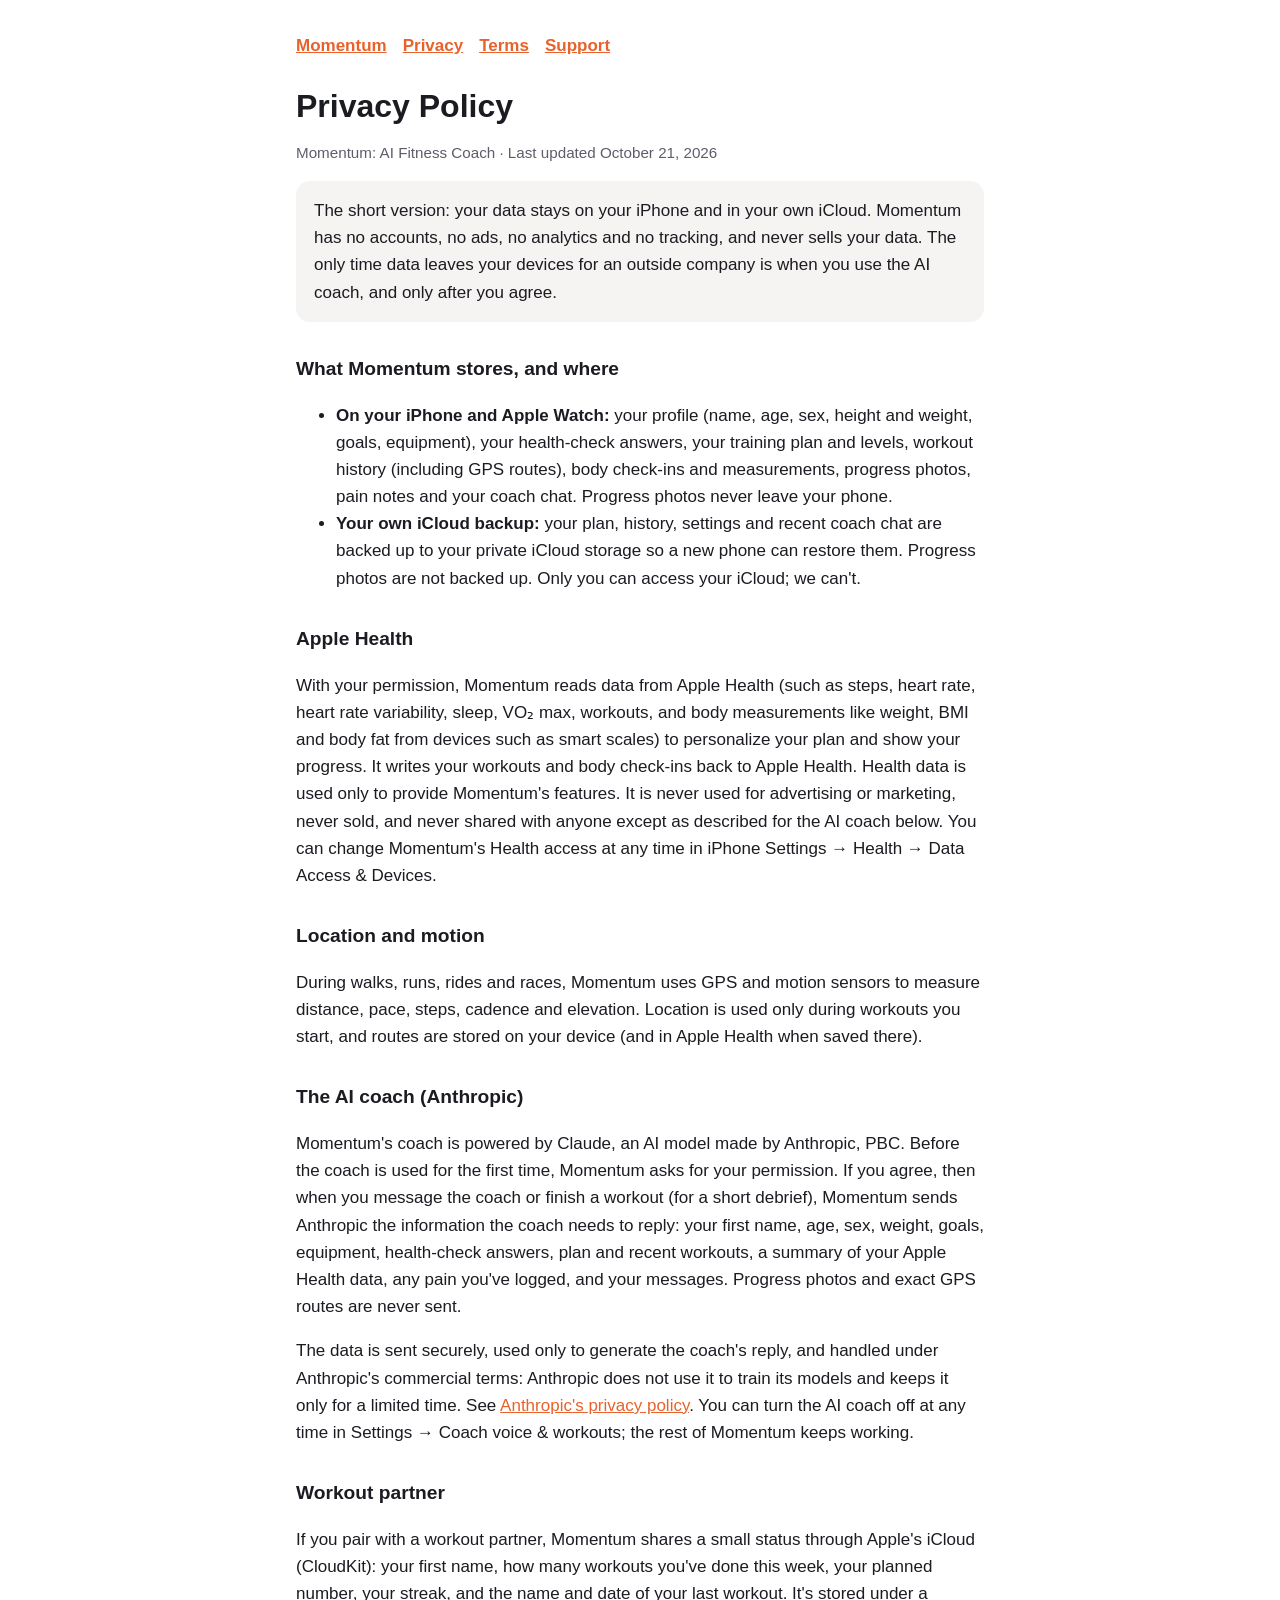
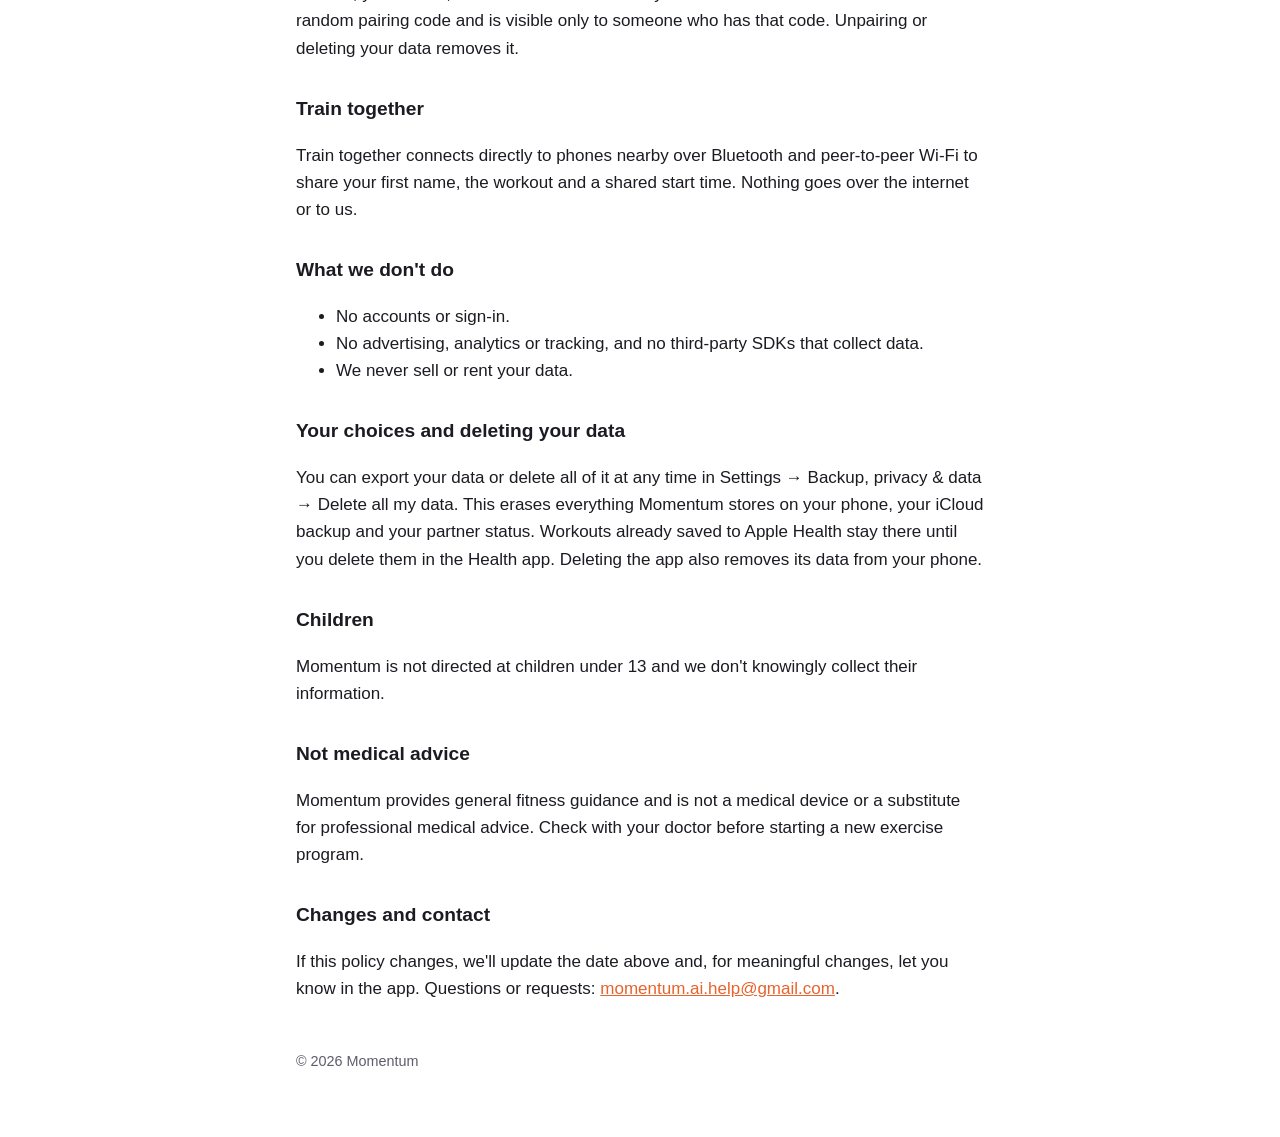
==== privacy.html @ 25821692 "Momentum website: privacy, terms, support" ====
<!doctype html><html lang="en"><head><meta charset="utf-8"><meta name="viewport" content="width=device-width, initial-scale=1"><link rel="stylesheet" href="style.css"><title>Momentum Privacy Policy</title></head><body><main><nav><a href="./">Momentum</a><a href="privacy">Privacy</a><a href="terms">Terms</a><a href="support">Support</a></nav>
<h1>Privacy Policy</h1>
<p class="muted">Momentum: AI Fitness Coach · Last updated October 21, 2026</p>
<div class="card">The short version: your data stays on your iPhone and in your own iCloud. Momentum has no accounts, no ads, no analytics and no tracking, and never sells your data. The only time data leaves your devices for an outside company is when you use the AI coach, and only after you agree.</div>

<h2>What Momentum stores, and where</h2>
<ul>
<li><b>On your iPhone and Apple Watch:</b> your profile (name, age, sex, height and weight, goals, equipment), your health-check answers, your training plan and levels, workout history (including GPS routes), body check-ins and measurements, progress photos, pain notes and your coach chat. Progress photos never leave your phone.</li>
<li><b>Your own iCloud backup:</b> your plan, history, settings and recent coach chat are backed up to your private iCloud storage so a new phone can restore them. Progress photos are not backed up. Only you can access your iCloud; we can't.</li>
</ul>

<h2>Apple Health</h2>
<p>With your permission, Momentum reads data from Apple Health (such as steps, heart rate, heart rate variability, sleep, VO₂ max, workouts, and body measurements like weight, BMI and body fat from devices such as smart scales) to personalize your plan and show your progress. It writes your workouts and body check-ins back to Apple Health. Health data is used only to provide Momentum's features. It is never used for advertising or marketing, never sold, and never shared with anyone except as described for the AI coach below. You can change Momentum's Health access at any time in iPhone Settings → Health → Data Access &amp; Devices.</p>

<h2>Location and motion</h2>
<p>During walks, runs, rides and races, Momentum uses GPS and motion sensors to measure distance, pace, steps, cadence and elevation. Location is used only during workouts you start, and routes are stored on your device (and in Apple Health when saved there).</p>

<h2>The AI coach (Anthropic)</h2>
<p>Momentum's coach is powered by Claude, an AI model made by Anthropic, PBC. Before the coach is used for the first time, Momentum asks for your permission. If you agree, then when you message the coach or finish a workout (for a short debrief), Momentum sends Anthropic the information the coach needs to reply: your first name, age, sex, weight, goals, equipment, health-check answers, plan and recent workouts, a summary of your Apple Health data, any pain you've logged, and your messages. Progress photos and exact GPS routes are never sent.</p>
<p>The data is sent securely, used only to generate the coach's reply, and handled under Anthropic's commercial terms: Anthropic does not use it to train its models and keeps it only for a limited time. See <a href="https://www.anthropic.com/legal/privacy">Anthropic's privacy policy</a>. You can turn the AI coach off at any time in Settings → Coach voice &amp; workouts; the rest of Momentum keeps working.</p>

<h2>Workout partner</h2>
<p>If you pair with a workout partner, Momentum shares a small status through Apple's iCloud (CloudKit): your first name, how many workouts you've done this week, your planned number, your streak, and the name and date of your last workout. It's stored under a random pairing code and is visible only to someone who has that code. Unpairing or deleting your data removes it.</p>

<h2>Train together</h2>
<p>Train together connects directly to phones nearby over Bluetooth and peer-to-peer Wi-Fi to share your first name, the workout and a shared start time. Nothing goes over the internet or to us.</p>

<h2>What we don't do</h2>
<ul><li>No accounts or sign-in.</li><li>No advertising, analytics or tracking, and no third-party SDKs that collect data.</li><li>We never sell or rent your data.</li></ul>

<h2>Your choices and deleting your data</h2>
<p>You can export your data or delete all of it at any time in Settings → Backup, privacy &amp; data → Delete all my data. This erases everything Momentum stores on your phone, your iCloud backup and your partner status. Workouts already saved to Apple Health stay there until you delete them in the Health app. Deleting the app also removes its data from your phone.</p>

<h2>Children</h2>
<p>Momentum is not directed at children under 13 and we don't knowingly collect their information.</p>

<h2>Not medical advice</h2>
<p>Momentum provides general fitness guidance and is not a medical device or a substitute for professional medical advice. Check with your doctor before starting a new exercise program.</p>

<h2>Changes and contact</h2>
<p>If this policy changes, we'll update the date above and, for meaningful changes, let you know in the app. Questions or requests: <a href="mailto:momentum.ai.help@gmail.com">momentum.ai.help@gmail.com</a>.</p>
<footer>© 2026 Momentum</footer></main></body></html>
---- style.css ----
:root { --bg:#ffffff; --fg:#1b1b22; --muted:#5d5d6b; --accent:#e8622c; --card:#f5f4f2; }
@media (prefers-color-scheme: dark) { :root { --bg:#121218; --fg:#f2f2f5; --muted:#a2a2b0; --accent:#ff8a4c; --card:#1d1d26; } }
* { box-sizing: border-box; }
body { margin:0; background:var(--bg); color:var(--fg); font:17px/1.6 -apple-system, BlinkMacSystemFont, "Segoe UI", Roboto, sans-serif; }
main { max-width: 720px; margin: 0 auto; padding: 32px 16px 64px; }
h1 { font-size: 2rem; line-height: 1.2; margin: 0 0 4px; }
h2 { font-size: 1.2rem; margin: 32px 0 8px; }
p, li { color: var(--fg); }
.muted { color: var(--muted); font-size: .95rem; }
a { color: var(--accent); }
nav { display:flex; gap:16px; flex-wrap:wrap; margin-bottom: 28px; font-weight:600; }
.card { background: var(--card); border-radius: 14px; padding: 16px 18px; margin: 16px 0; }
footer { margin-top: 48px; color: var(--muted); font-size: .9rem; }
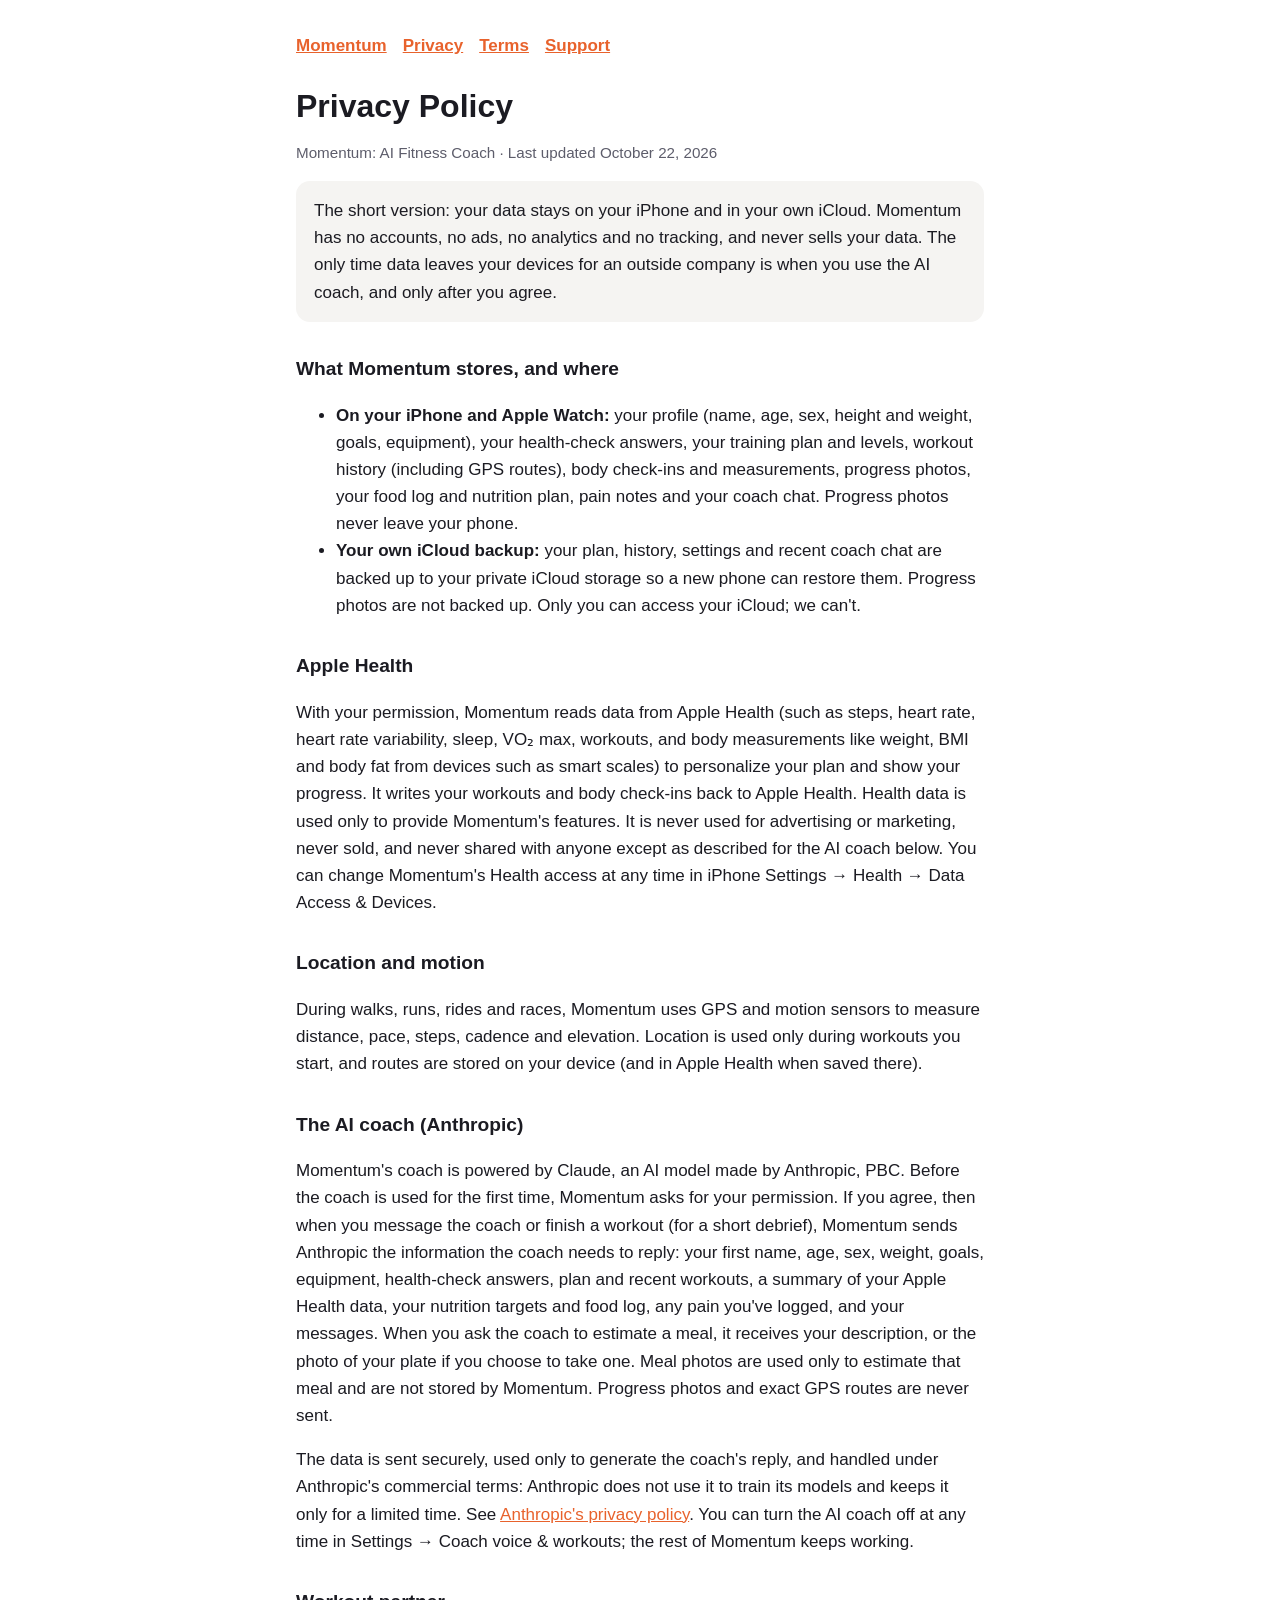
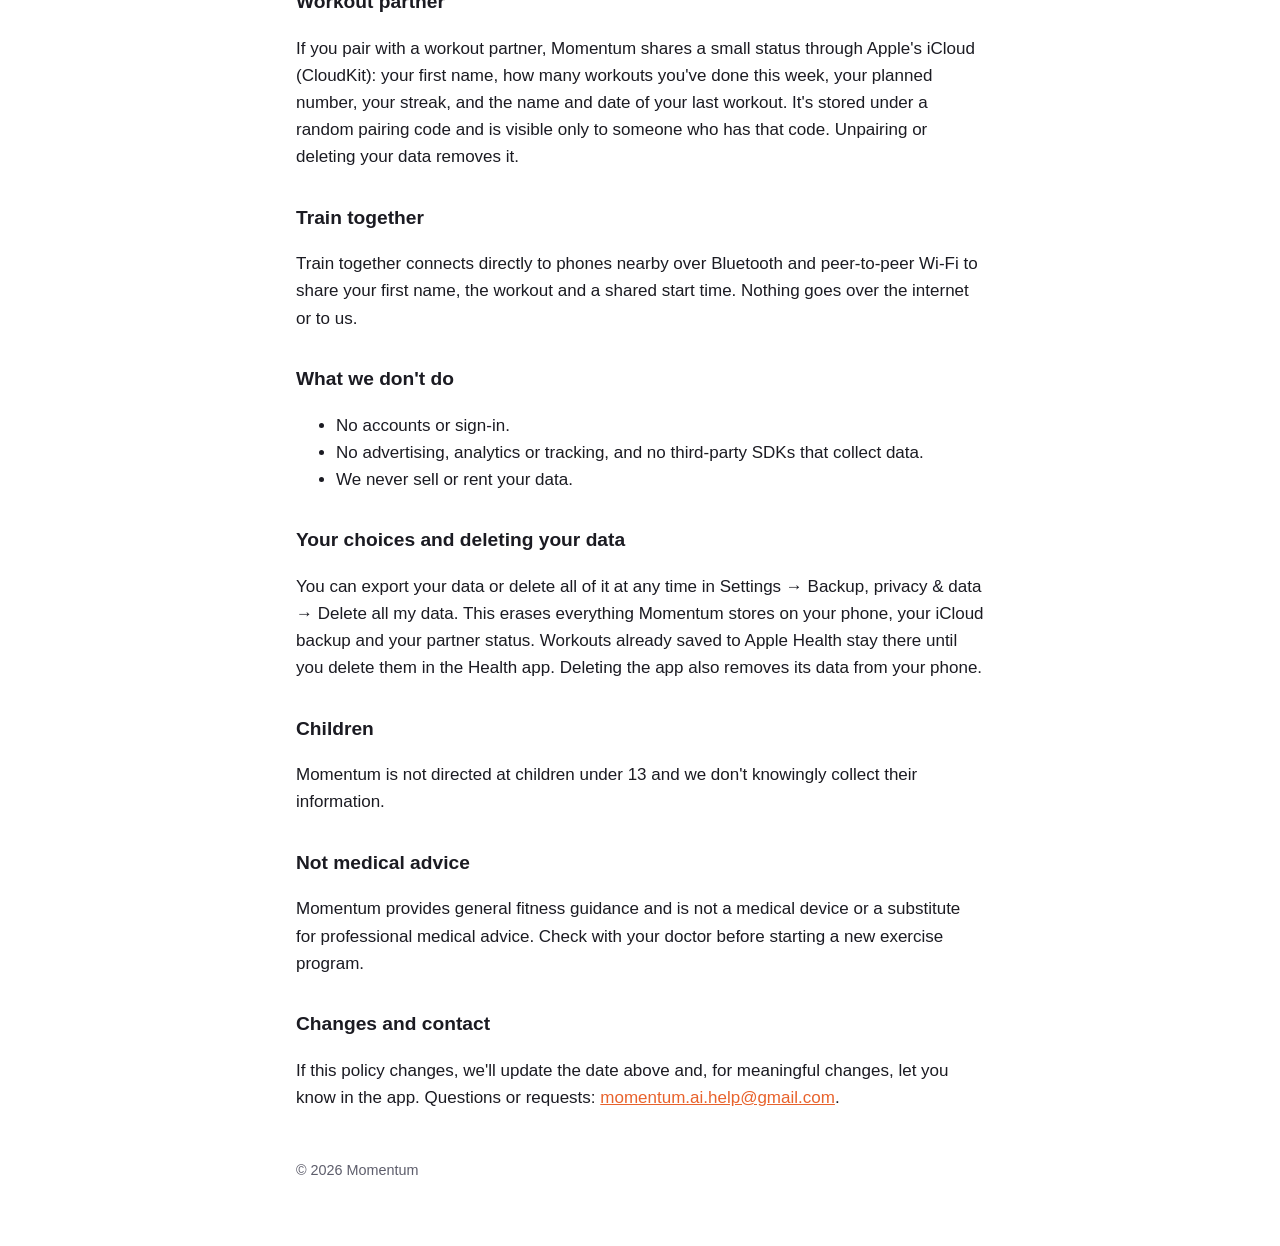
==== commit b610ec91: "Privacy: food log and meal photos sent to the coach" ====
--- a/privacy.html
+++ b/privacy.html
@@ -1,11 +1,11 @@
 <!doctype html><html lang="en"><head><meta charset="utf-8"><meta name="viewport" content="width=device-width, initial-scale=1"><link rel="stylesheet" href="style.css"><title>Momentum Privacy Policy</title></head><body><main><nav><a href="./">Momentum</a><a href="privacy">Privacy</a><a href="terms">Terms</a><a href="support">Support</a></nav>
 <h1>Privacy Policy</h1>
-<p class="muted">Momentum: AI Fitness Coach · Last updated October 21, 2026</p>
+<p class="muted">Momentum: AI Fitness Coach · Last updated October 22, 2026</p>
 <div class="card">The short version: your data stays on your iPhone and in your own iCloud. Momentum has no accounts, no ads, no analytics and no tracking, and never sells your data. The only time data leaves your devices for an outside company is when you use the AI coach, and only after you agree.</div>
 
 <h2>What Momentum stores, and where</h2>
 <ul>
-<li><b>On your iPhone and Apple Watch:</b> your profile (name, age, sex, height and weight, goals, equipment), your health-check answers, your training plan and levels, workout history (including GPS routes), body check-ins and measurements, progress photos, pain notes and your coach chat. Progress photos never leave your phone.</li>
+<li><b>On your iPhone and Apple Watch:</b> your profile (name, age, sex, height and weight, goals, equipment), your health-check answers, your training plan and levels, workout history (including GPS routes), body check-ins and measurements, progress photos, your food log and nutrition plan, pain notes and your coach chat. Progress photos never leave your phone.</li>
 <li><b>Your own iCloud backup:</b> your plan, history, settings and recent coach chat are backed up to your private iCloud storage so a new phone can restore them. Progress photos are not backed up. Only you can access your iCloud; we can't.</li>
 </ul>
 
@@ -16,7 +16,7 @@
 <p>During walks, runs, rides and races, Momentum uses GPS and motion sensors to measure distance, pace, steps, cadence and elevation. Location is used only during workouts you start, and routes are stored on your device (and in Apple Health when saved there).</p>
 
 <h2>The AI coach (Anthropic)</h2>
-<p>Momentum's coach is powered by Claude, an AI model made by Anthropic, PBC. Before the coach is used for the first time, Momentum asks for your permission. If you agree, then when you message the coach or finish a workout (for a short debrief), Momentum sends Anthropic the information the coach needs to reply: your first name, age, sex, weight, goals, equipment, health-check answers, plan and recent workouts, a summary of your Apple Health data, any pain you've logged, and your messages. Progress photos and exact GPS routes are never sent.</p>
+<p>Momentum's coach is powered by Claude, an AI model made by Anthropic, PBC. Before the coach is used for the first time, Momentum asks for your permission. If you agree, then when you message the coach or finish a workout (for a short debrief), Momentum sends Anthropic the information the coach needs to reply: your first name, age, sex, weight, goals, equipment, health-check answers, plan and recent workouts, a summary of your Apple Health data, your nutrition targets and food log, any pain you've logged, and your messages. When you ask the coach to estimate a meal, it receives your description, or the photo of your plate if you choose to take one. Meal photos are used only to estimate that meal and are not stored by Momentum. Progress photos and exact GPS routes are never sent.</p>
 <p>The data is sent securely, used only to generate the coach's reply, and handled under Anthropic's commercial terms: Anthropic does not use it to train its models and keeps it only for a limited time. See <a href="https://www.anthropic.com/legal/privacy">Anthropic's privacy policy</a>. You can turn the AI coach off at any time in Settings → Coach voice &amp; workouts; the rest of Momentum keeps working.</p>
 
 <h2>Workout partner</h2>
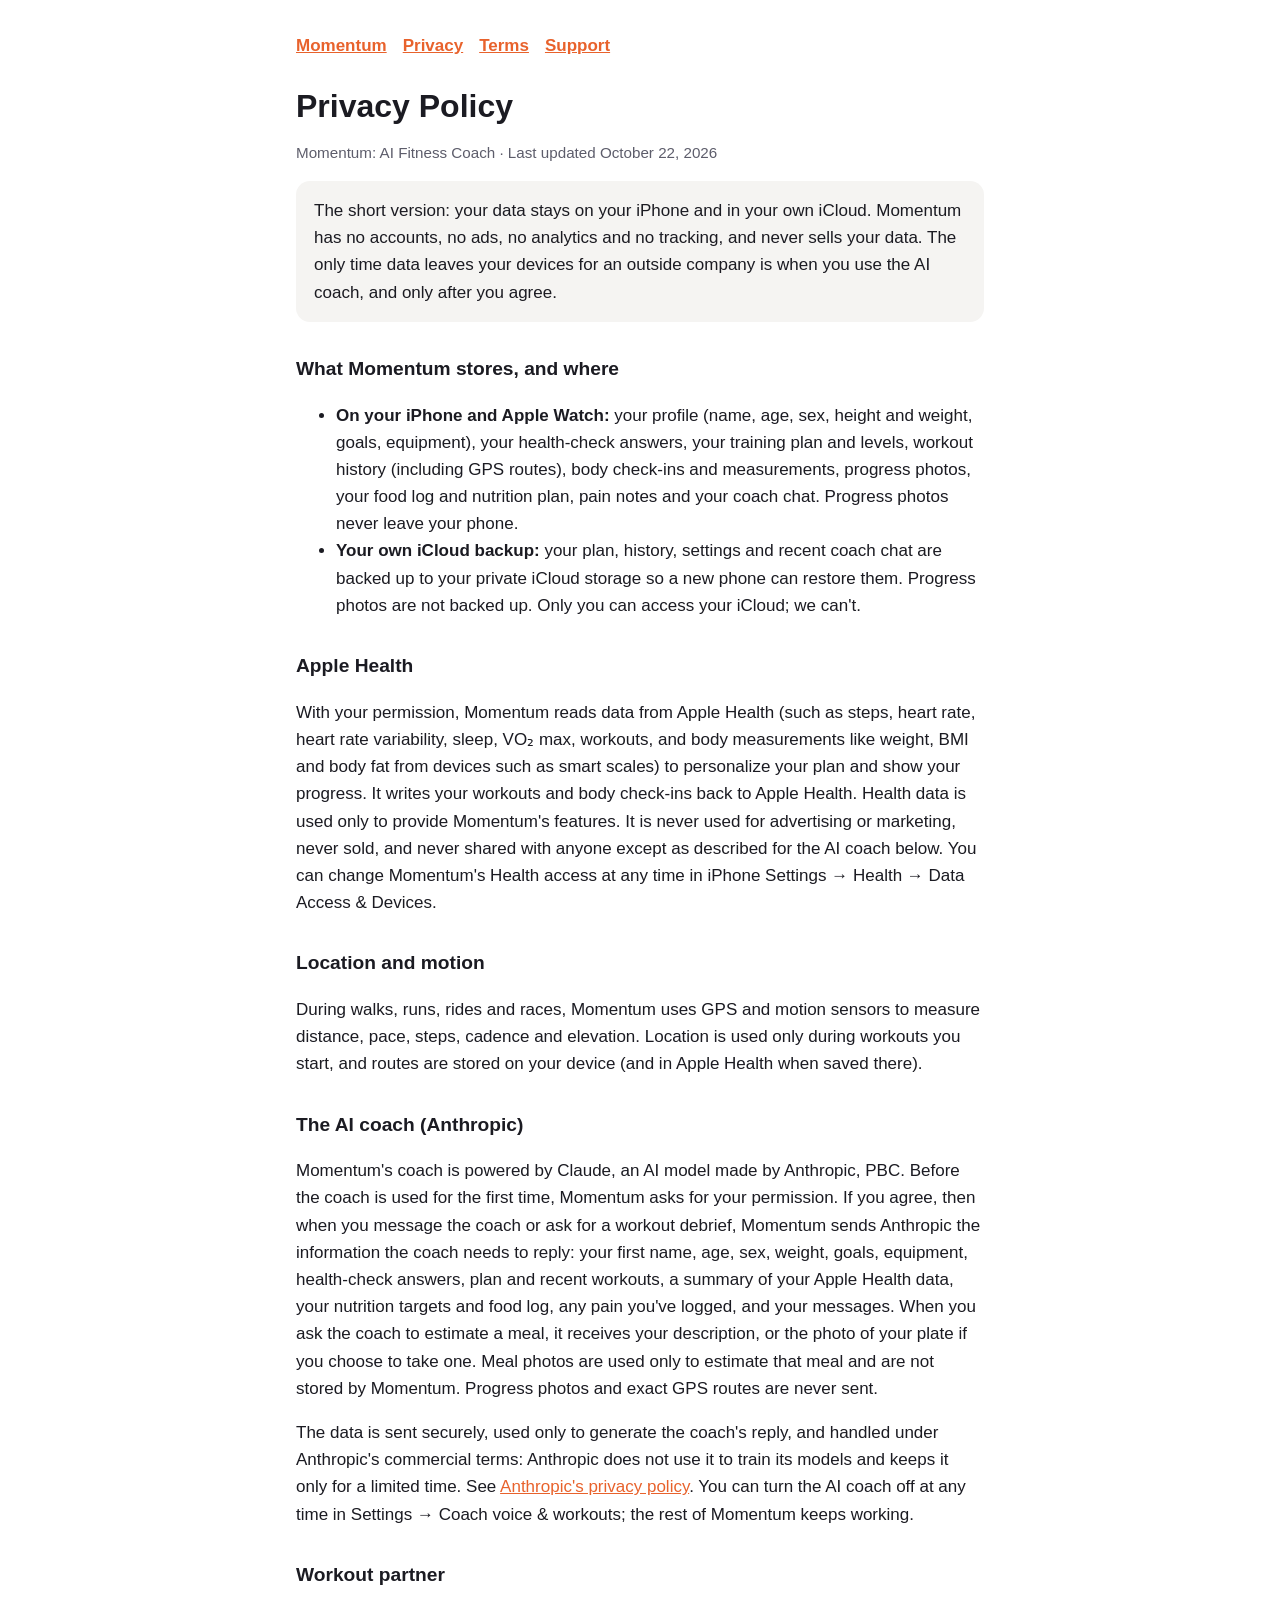
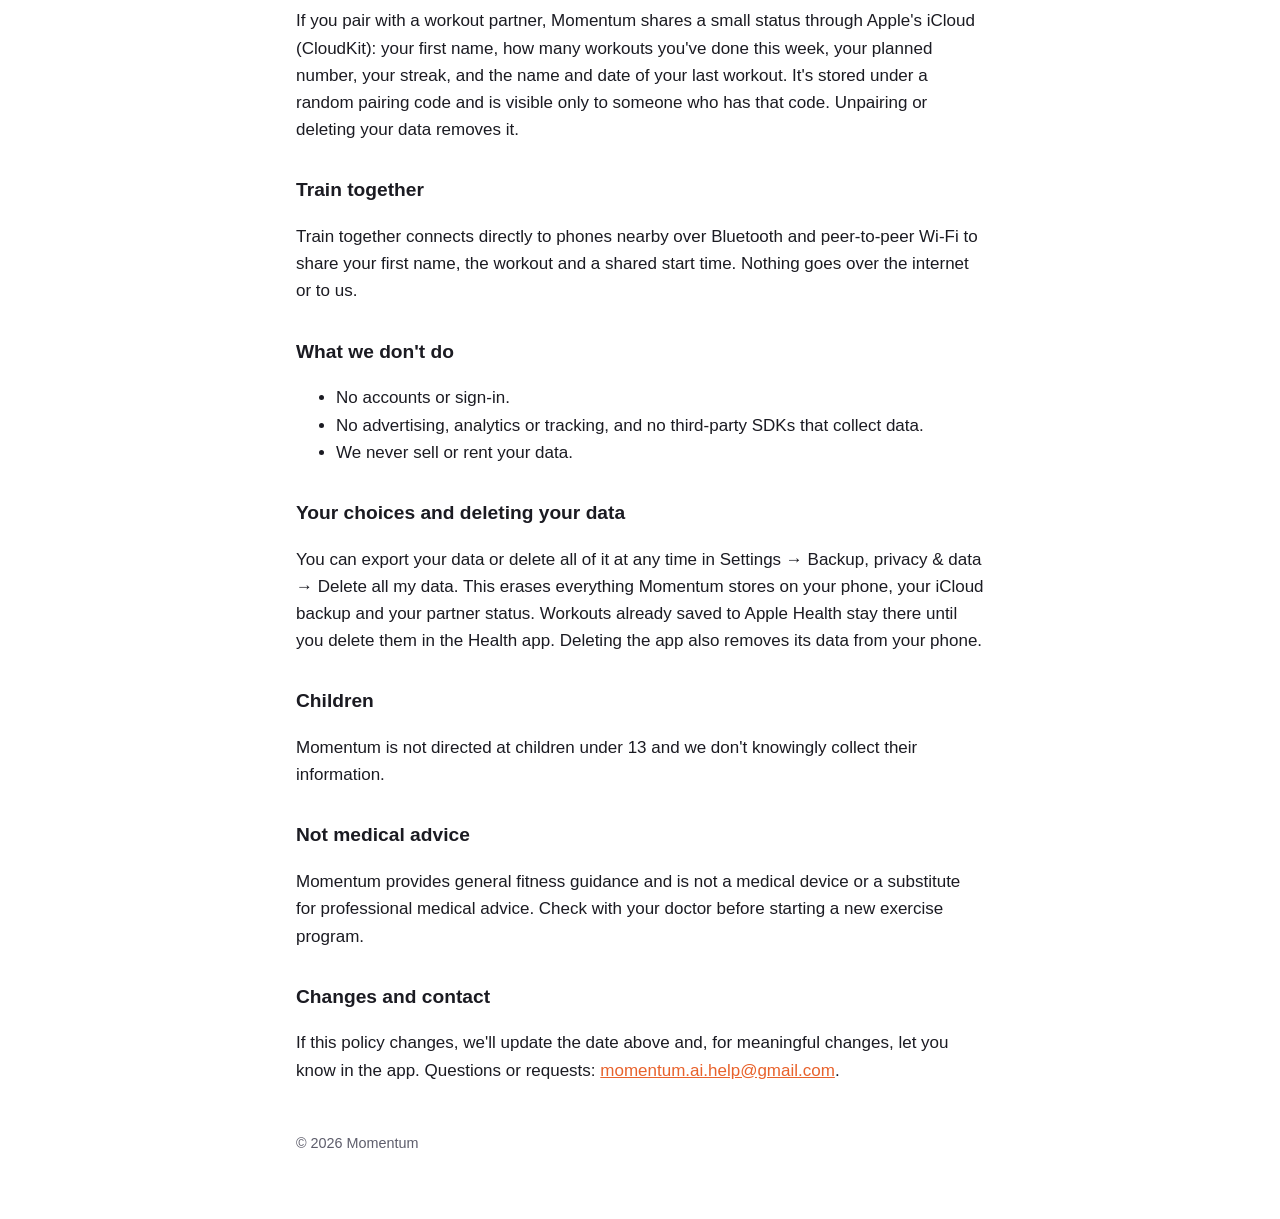
==== commit 58c1a848: "Privacy: debriefs on request" ====
--- a/privacy.html
+++ b/privacy.html
@@ -16,7 +16,7 @@
 <p>During walks, runs, rides and races, Momentum uses GPS and motion sensors to measure distance, pace, steps, cadence and elevation. Location is used only during workouts you start, and routes are stored on your device (and in Apple Health when saved there).</p>
 
 <h2>The AI coach (Anthropic)</h2>
-<p>Momentum's coach is powered by Claude, an AI model made by Anthropic, PBC. Before the coach is used for the first time, Momentum asks for your permission. If you agree, then when you message the coach or finish a workout (for a short debrief), Momentum sends Anthropic the information the coach needs to reply: your first name, age, sex, weight, goals, equipment, health-check answers, plan and recent workouts, a summary of your Apple Health data, your nutrition targets and food log, any pain you've logged, and your messages. When you ask the coach to estimate a meal, it receives your description, or the photo of your plate if you choose to take one. Meal photos are used only to estimate that meal and are not stored by Momentum. Progress photos and exact GPS routes are never sent.</p>
+<p>Momentum's coach is powered by Claude, an AI model made by Anthropic, PBC. Before the coach is used for the first time, Momentum asks for your permission. If you agree, then when you message the coach or ask for a workout debrief, Momentum sends Anthropic the information the coach needs to reply: your first name, age, sex, weight, goals, equipment, health-check answers, plan and recent workouts, a summary of your Apple Health data, your nutrition targets and food log, any pain you've logged, and your messages. When you ask the coach to estimate a meal, it receives your description, or the photo of your plate if you choose to take one. Meal photos are used only to estimate that meal and are not stored by Momentum. Progress photos and exact GPS routes are never sent.</p>
 <p>The data is sent securely, used only to generate the coach's reply, and handled under Anthropic's commercial terms: Anthropic does not use it to train its models and keeps it only for a limited time. See <a href="https://www.anthropic.com/legal/privacy">Anthropic's privacy policy</a>. You can turn the AI coach off at any time in Settings → Coach voice &amp; workouts; the rest of Momentum keeps working.</p>
 
 <h2>Workout partner</h2>
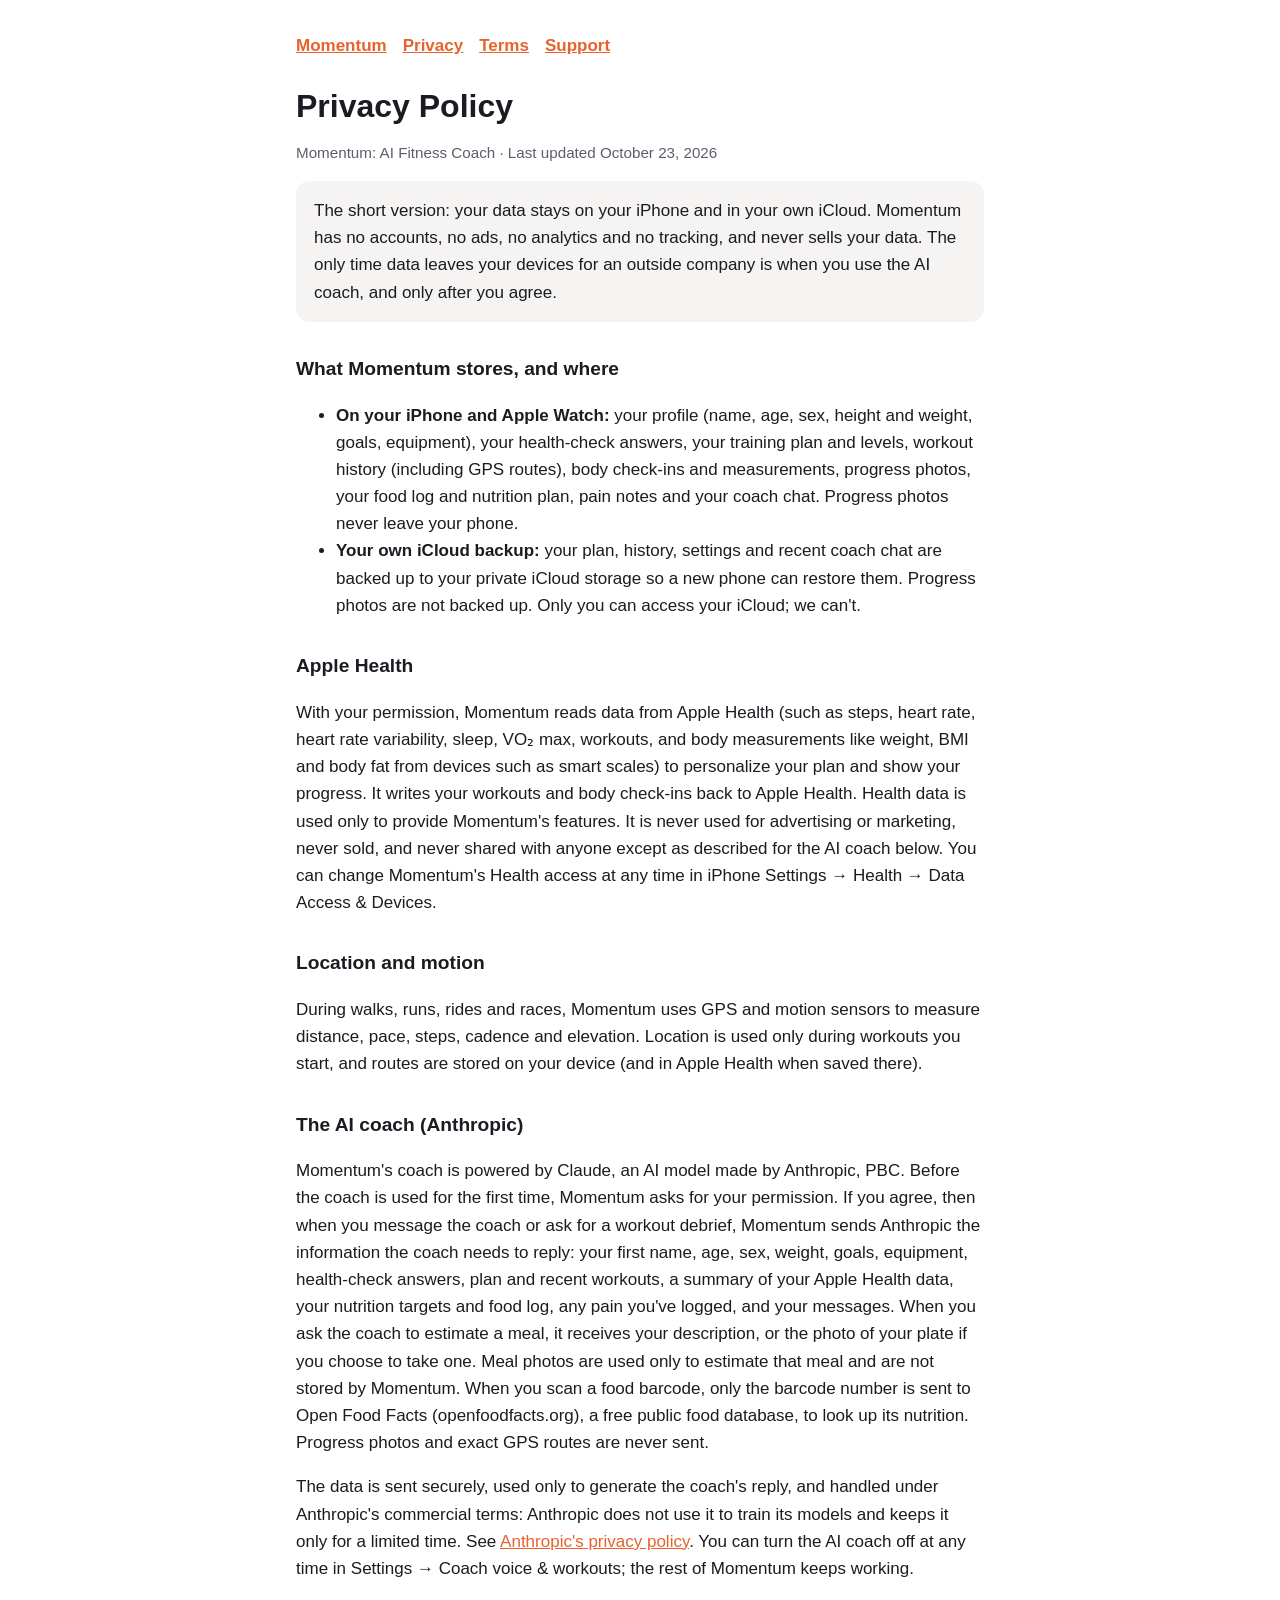
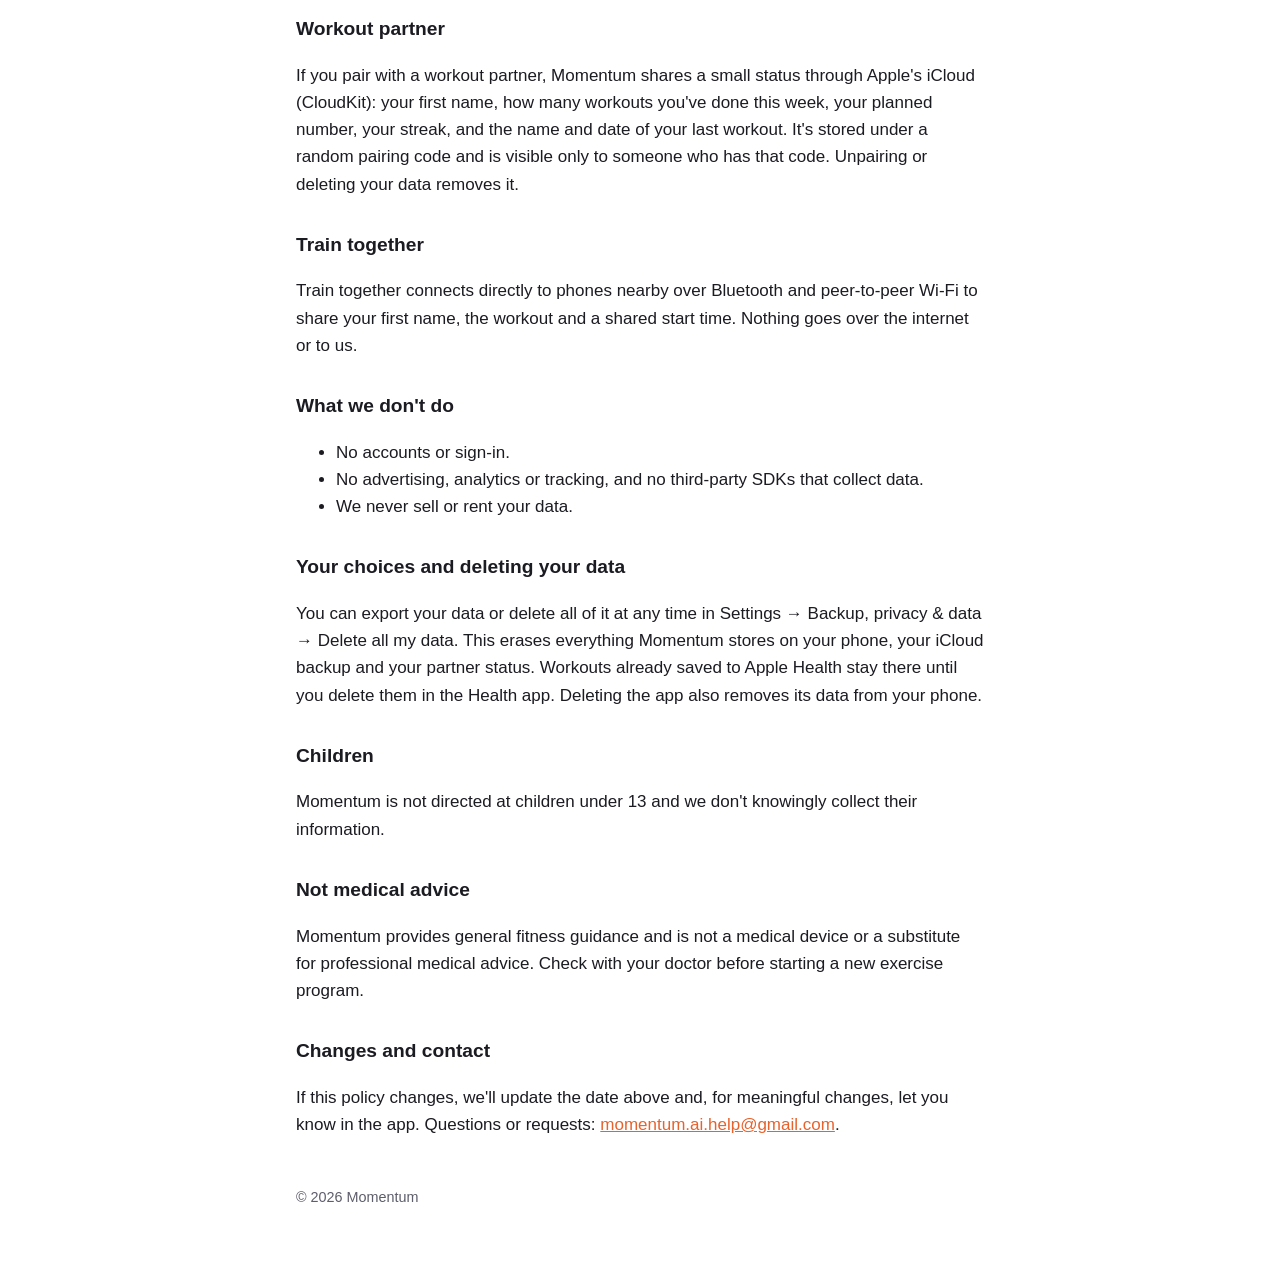
==== commit 3f89778a: "Privacy: barcode lookups via Open Food Facts" ====
--- a/privacy.html
+++ b/privacy.html
@@ -1,6 +1,6 @@
 <!doctype html><html lang="en"><head><meta charset="utf-8"><meta name="viewport" content="width=device-width, initial-scale=1"><link rel="stylesheet" href="style.css"><title>Momentum Privacy Policy</title></head><body><main><nav><a href="./">Momentum</a><a href="privacy">Privacy</a><a href="terms">Terms</a><a href="support">Support</a></nav>
 <h1>Privacy Policy</h1>
-<p class="muted">Momentum: AI Fitness Coach · Last updated October 22, 2026</p>
+<p class="muted">Momentum: AI Fitness Coach · Last updated October 23, 2026</p>
 <div class="card">The short version: your data stays on your iPhone and in your own iCloud. Momentum has no accounts, no ads, no analytics and no tracking, and never sells your data. The only time data leaves your devices for an outside company is when you use the AI coach, and only after you agree.</div>
 
 <h2>What Momentum stores, and where</h2>
@@ -16,7 +16,7 @@
 <p>During walks, runs, rides and races, Momentum uses GPS and motion sensors to measure distance, pace, steps, cadence and elevation. Location is used only during workouts you start, and routes are stored on your device (and in Apple Health when saved there).</p>
 
 <h2>The AI coach (Anthropic)</h2>
-<p>Momentum's coach is powered by Claude, an AI model made by Anthropic, PBC. Before the coach is used for the first time, Momentum asks for your permission. If you agree, then when you message the coach or ask for a workout debrief, Momentum sends Anthropic the information the coach needs to reply: your first name, age, sex, weight, goals, equipment, health-check answers, plan and recent workouts, a summary of your Apple Health data, your nutrition targets and food log, any pain you've logged, and your messages. When you ask the coach to estimate a meal, it receives your description, or the photo of your plate if you choose to take one. Meal photos are used only to estimate that meal and are not stored by Momentum. Progress photos and exact GPS routes are never sent.</p>
+<p>Momentum's coach is powered by Claude, an AI model made by Anthropic, PBC. Before the coach is used for the first time, Momentum asks for your permission. If you agree, then when you message the coach or ask for a workout debrief, Momentum sends Anthropic the information the coach needs to reply: your first name, age, sex, weight, goals, equipment, health-check answers, plan and recent workouts, a summary of your Apple Health data, your nutrition targets and food log, any pain you've logged, and your messages. When you ask the coach to estimate a meal, it receives your description, or the photo of your plate if you choose to take one. Meal photos are used only to estimate that meal and are not stored by Momentum. When you scan a food barcode, only the barcode number is sent to Open Food Facts (openfoodfacts.org), a free public food database, to look up its nutrition. Progress photos and exact GPS routes are never sent.</p>
 <p>The data is sent securely, used only to generate the coach's reply, and handled under Anthropic's commercial terms: Anthropic does not use it to train its models and keeps it only for a limited time. See <a href="https://www.anthropic.com/legal/privacy">Anthropic's privacy policy</a>. You can turn the AI coach off at any time in Settings → Coach voice &amp; workouts; the rest of Momentum keeps working.</p>
 
 <h2>Workout partner</h2>
